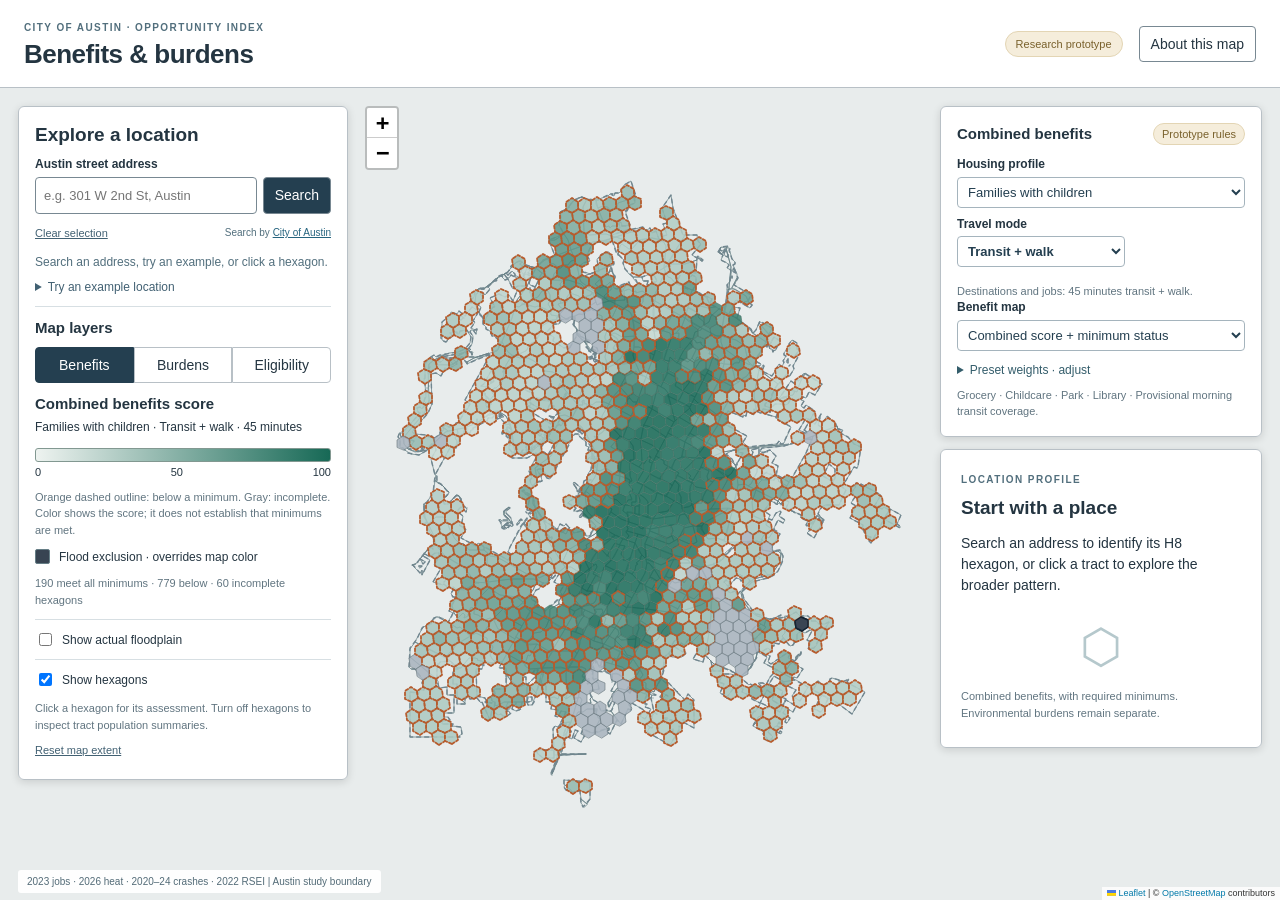
==== site/index.html @ aa1b0b59 "Require two high components for overall burden classification" ====
<!doctype html>
<html lang="en">
<head>
  <meta charset="utf-8"><meta name="viewport" content="width=device-width,initial-scale=1">
  <meta name="description" content="Explore Austin benefits, heat, air pollution, street safety, and flood eligibility with neighborhood profiles.">
  <title>Austin Opportunity Index · Map prototype</title>
  <link rel="stylesheet" href="vendor/leaflet.css"><link rel="stylesheet" href="style.css">
  <script defer src="vendor/leaflet.js"></script><script defer src="vendor/h3-js.umd.js"></script>
  <script type="module" src="app.mjs"></script>
</head>
<body>
  <a class="skip" href="#address">Skip to address search</a>
  <header><div><span class="eyebrow">CITY OF AUSTIN · OPPORTUNITY INDEX</span><h1>Benefits &amp; burdens</h1></div><div class="header-actions"><span class="prototype">Research prototype</span><button id="about-open" type="button">About this map</button></div></header>
  <main>
    <div id="map" role="region" aria-label="Austin tract benefit and burden map"></div>
    <aside class="panel explorer" aria-label="Explore locations">
      <h2>Explore a location</h2><p class="intro">See benefits, environmental burdens, and flood eligibility around a potential project.</p>
      <form id="search-form"><label for="address">Austin street address</label><div class="input-row"><input id="address" name="address" placeholder="e.g. 301 W 2nd St, Austin" autocomplete="street-address" required maxlength="200"><button class="primary" id="search" type="submit">Search</button></div></form>
      <div class="search-tools"><button id="clear" class="text-button" type="button">Clear selection</button><span>Search by <a href="https://maps.austintexas.gov/arcgis/rest/services/Geocode/COA_Locator/GeocodeServer" target="_blank" rel="noopener">City of Austin</a></span></div>
      <p id="status" class="status" role="status" aria-live="polite">Loading map data…</p><ul id="results" class="results" aria-label="Matching addresses"></ul>
      <details class="examples"><summary>Try an example location</summary><div class="example-buttons"><button data-example="0">Southwest Austin</button><button data-example="1">South Austin</button><button data-example="2">East Austin</button><button data-example="3">Dog’s Head</button></div><p class="small">Illustrative locations, not proposed projects.</p></details>
      <section class="layer-section"><h2>Map layers</h2><div class="segmented" role="group" aria-label="Map dimension"><button id="benefits" aria-pressed="true">Benefits</button><button id="burdens" aria-pressed="false">Burdens</button><button id="eligibility" aria-pressed="false">Eligibility</button></div><div id="burden-controls" hidden><label for="burden-measure">Burden measure</label><select id="burden-measure"><option value="combined">Combined burden score</option><option value="flags">Overall high-burden classification</option><option value="heat">Heat score</option><option value="street">Street-safety score</option><option value="industrial">Industrial-air score</option><option value="traffic">Traffic-exposure score</option><option value="crash">Crash score</option><option value="gap">Pedestrian-gap score</option><option value="heat_quality">Heat observation quality</option><option value="industrial_review">Industrial-air screening bands</option></select><details class="burden-sensitivities"><summary>Explore sensitivities</summary><label class="sensitivity"><input type="checkbox" id="street-sensitivity"> ¼-mile street safety (default: ½ mile)</label><label class="sensitivity"><input type="checkbox" id="traffic-sensitivity"> Traffic flag at 25% overlap (default: 50%)</label><p class="small">Traffic sensitivity changes component flags and overall classification, not scores. Weights remain fixed.</p></details></div><h3 id="legend-title">Combined benefits score</h3><p id="legend-rule"></p><div id="legend"></div><p id="map-count" class="small"></p></section>
      <label class="check"><input type="checkbox" id="floodplain-overlay"> Show actual floodplain</label><label class="check"><input type="checkbox" id="hex-mode" checked> Show hexagons</label><p class="small map-help" id="map-help">Click a hexagon for its assessment. Turn off hexagons to inspect tract population summaries.</p><button id="reset-view" class="text-button">Reset map extent</button>
    </aside>
    <div class="profile-column">
      <section class="panel group-preview" aria-labelledby="group-title">
        <div class="group-heading"><h2 id="group-title">Combined benefits</h2><span class="prototype">Prototype rules</span></div>
        <label for="basket">Housing profile</label><select id="basket"></select>
        <div class="benefit-controls"><label>Travel mode<select id="travel-mode"><option value="walk_transit">Transit + walk</option><option value="drive">Driving</option></select></label><label id="time-budget-label">Destination budget<select id="time-budget"></select></label></div>
        <p id="budget-note" class="small"></p>
        <label for="benefit-display">Benefit map</label><select id="benefit-display"><option value="combined">Combined score + minimum status</option><option value="minimums">Minimum status</option><option value="count">Explore destination counts</option><option value="difference">Compare with all eight destinations</option></select>
        <label id="job-sensitivity-label" class="sensitivity" hidden><input type="checkbox" id="job-sensitivity"> Job sensitivity: 30-minute drive / 1 million jobs</label>
        <details id="weights-section"><summary><span id="weights-label">Preset weights</span> · adjust</summary>
          <p class="small">Weights are normalized to 100%. Required domains and minimums stay fixed, including when a weight is zero.</p>
          <div class="weight-row"><label for="weight-destinations">Destinations</label><input id="weight-destinations" type="number" min="0" max="100" step="1"><output id="effective-destinations"></output></div>
          <div class="weight-row"><label for="weight-jobs">Jobs</label><input id="weight-jobs" type="number" min="0" max="100" step="1"><output id="effective-jobs"></output></div>
          <div class="weight-row"><label for="weight-education">Education</label><input id="weight-education" type="number" min="0" max="100" step="1"><output id="effective-education"></output></div>
          <p id="weight-error" class="notice" hidden>At least one applicable weight must be positive.</p><button id="reset-weights" type="button">Reset preset weights</button>
        </details>
        <p id="group-note" class="small" role="status"></p>
      </section>
    <aside id="profile" class="panel profile" aria-label="Location profile" tabindex="-1"><span class="eyebrow">LOCATION PROFILE</span><h2>Start with a place</h2><p>Search an address to identify its H8 hexagon, or click a tract to explore the broader pattern.</p><div class="empty-icon" aria-hidden="true">⬡</div><p class="small">Combined benefits, with required minimums.<br>Environmental burdens remain separate.</p></aside>
    </div>
    <div class="map-note">2023 jobs · 2026 heat · 2020–24 crashes · 2022 RSEI <span> | </span> Austin study boundary</div>
  </main>
  <dialog id="about"><div class="dialog-header"><h2>About this prototype</h2><button id="about-close" aria-label="Close about dialog">×</button></div>
    <p>Combined benefits use everyday destinations, job access, and assigned elementary-school growth for family profiles. The weighted 0–100 score is shown separately from minimum status: meets all minimums, below minimum, or incomplete. A strong score cannot override a failed minimum. These are prototype rules, not adopted City standards.</p>
    <h3>Combined benefits rules</h3><p>Both destinations and jobs use 15 minutes driving or 45 minutes transit/walking. Jobs earn linear credit up to 250,000 driving or 50,000 transit jobs; their minimum is half the target. The optional 30-minute driving job sensitivity uses a 1-million-job target and 500,000 minimum, while destinations retain 15 minutes. Education uses economically disadvantaged growth, with full credit at 70 and minimum 50; published small-sample scores are flagged and retained.</p><p>Destination full credit requires every basket type. Families and single adults require three of four types; older adults require five of six; adult PSH requires two of three. The older-adult basket includes grocery, pharmacy, urgent care, community/senior centers, libraries, and parks. Grocery access is required throughout. Family weights are equal thirds. Older adults and adult PSH use 75% destinations / 25% jobs; single adults use 40% / 60%. Adult PSH is provisional and excludes education; family-serving PSH needs an education assessment. The exploratory eight-type basket has no combined score.</p><p>Custom weights are normalized to 100%; they cannot remove required domains or minimums. Missing required input withholds the combined score, even with zero weight. Driving and transit assessments remain separate. Hexagon map scores use school assignments at routing origins; address profiles use the selected point. Tract scores average complete origin scores with resident overlap weights and report the resident shares meeting, falling below, and missing minimum assessments. Unknown population and uncovered areas are excluded and disclosed.</p>
    <h3>Benefits: job access</h3><p>Job access is scored using the targets and travel budgets above. The transit estimate uses median travel times across departures in the July 13, 2026, 7–8:59 a.m. window, using a June 25, 2026 routing/transit snapshot and 2023 LODES jobs. Wage groups are breakdowns of total jobs, not additional scores.</p>
    <h3>Benefits: assigned elementary school</h3><p>Family profiles show overall and economically disadvantaged academic growth at the elementary school assigned to the selected point. Austin, Round Rock, Pflugerville, Del Valle, Manor, Eanes, Leander, Hays and Lake Travis are included. Middle and high schools are excluded. The measure uses the districts’ currently published attendance locators for 2026–27 and TEA’s 2025–26 campus outcomes; older source-layer labels remain visible in each profile. Lake Travis uses approximate boundaries extracted from its currently linked georeferenced PDF, labeled effective 2023–24. Hays assignments reflect November 10, 2026; its January 2027 move-in exception is not yet applied. Transfers, specialized programs and school travel time are not scored. Missing scores and conflicting assignments stay unavailable. Coverage is tracked for represented residents and children under 18; child counts are population estimates, not enrollment.</p>
    <h3>Combined burdens</h3><p>The 0–100 score gives equal thirds to heat, air, and street safety. Air splits equally between industrial air and near-road traffic (one sixth each); street safety splits equally between crashes and pedestrian gaps. Higher scores mean greater burden. All four domain inputs are required: missing data withhold the combined score, without redistributing weights. Overall high burden requires at least two high components among heat, industrial air, near-road traffic, crashes, and pedestrian gaps. Crashes and pedestrian gaps count separately, even though they share the street-safety domain. Classification is independent of the weighted score. Two known high components retain the overall high classification when another component is missing; fewer than two with missing data leave the assessment incomplete. A complete assessment with zero or one high component is below the overall high-burden threshold. Each individual high-component warning remains visible. Secondary industrial review and limited heat observations are separate badges. Maps use the 1,029 study hexagons; no tract-level composite is inferred.</p>
    <h3>Burdens: heat</h3><p>Heat uses the relative percentile of 2026 daytime land-surface temperature across study hexagons, with a high-burden flag at the 90th percentile. Each date must observe at least half the hexagon’s land. Fewer than eight eligible dates receive a limited-observation flag; their scores are retained. Hot-pixel share at or above 120°F is context only. Surface temperature is not air temperature.</p>
    <h3>Burdens: street safety</h3><p>Crash and pedestrian-gap scores receive equal weights within half-mile circles centered on hexagons and clipped to Austin. Crashes are unique fatal or serious-injury crashes in 2020–2024, annualized per observed square mile. The crash score rises linearly to 100 at 6.112 crashes per year per square mile; high burden starts at 4.277. These frozen local reference values are screening anchors, not safety standards or traveler risk rates.</p><p>Pedestrian gaps are the percentage of inventoried existing-plus-planned facility length still planned, excluding potential facilities. High burden begins at 50%. Empty denominators and unclassified inventories remain unavailable; past completion dates on planned facilities are flagged for review. Either crash or gap warning remains visible regardless of the combined street score. The quarter-mile sensitivity retains the same scoring anchors.</p>
    <h3>Burdens: industrial air</h3><p>Industrial-air points rise linearly to 100 at RSEI ToxConc 622.7. High burden starts at 351.1; 100 to below 351.1 is a separate secondary-review band. Displayed thresholds are rounded; calculations use exact frozen values. EPA RSEI 2022, model v2.3.12, represents modeled TRI-related releases, not all pollution. This is screening, not a health-risk probability or safe-exposure threshold.</p>
    <h3>Burdens: near-road traffic</h3><p>The score is the percentage of the full hexagon within 300 meters of roads carrying more than 50,000 vehicles per day. Roads outside Austin contribute. High burden starts at 50% overlap; the optional 25% flag sensitivity changes component flags and overall classification, not scores. Distance from the H8 center to the nearest qualifying road is context, not an address measurement.</p><p id="traffic-source-note"></p>
    <h3>What the geography means</h3><p>Tracts are clipped to the municipal boundary, including Dog’s Head. <span id="boundary-note">City of Austin full- and limited-purpose limits.</span> The extraterritorial jurisdiction (ETJ) is excluded. <a href="https://data.austintexas.gov/Locations-and-Maps/BOUNDARIES_jurisdictions/3pzb-6mbr" target="_blank" rel="noopener">Boundary source</a>. Daily destination scores use resident weights within the covered area. RSEI is area weighted from EPA’s native 810 m grid. Tract averages can hide local variation.</p><p>Address searches identify the containing H3 resolution 8 cell. Access is estimated from that cell’s origin, and RSEI is the mean over the full cell. These are neighborhood proxies, not parcel measurements. Available hexagons cover <span id="hex-coverage">the reported share</span> of the city area. Missing coverage stays unavailable. Tract lookup uses generalized Census boundaries and is approximate near edges.</p>
    <h3>Development eligibility: flood constraint</h3><p>The City of Austin fully developed floodplain is a separate hard constraint. A full hexagon entirely covered by the mapped floodplain is ineligible for development under this prototype rule. Partial overlap requires an address-level check: a selected point inside or on the boundary is ineligible, while a point outside is not excluded by this flood rule. Missing coverage remains unknown. The Eligibility view shows the actual floodplain footprint within the study hexagons. Toggle “Show actual floodplain” to compare the footprint with whole-hex status colors, or overlay it on another map view. Eligibility cannot be offset by benefit scores, custom weights, or low environmental burdens. This is a project eligibility rule, not a permit determination.</p><p>Power outages are excluded from the scope. Heat, air, and street safety form the three equally weighted themes. Flooding has no weight in that score.</p><h3>Reading the flags</h3><p>Benefit scores are displayed separately from their required minimums. Burden scores are displayed separately from high-component warnings and data-quality flags. Benefits and burdens remain separate; there is no net benefits-minus-burdens score. Flood eligibility is a separate constraint. Missing values remain unavailable. A low burden score or absence of a warning does not establish safety. Classifications use unrounded values.</p>
    <h3>Data &amp; methods</h3><p><a href="assets/combined-burdens.json" download>Combined burden inputs, flags and rules (JSON)</a> · <a href="assets/combined-benefits.json" download>Combined benefits inputs and rules (JSON)</a> · <a href="assets/hexagons.json" download>Hexagon values (JSON)</a> · <a href="assets/tracts.geojson" download>Tract map (GeoJSON)</a> · <a href="assets/metadata.json" download>Snapshot metadata</a> · <a href="assets/flood-eligibility.json" download>Flood eligibility and source metadata</a></p><p><a href="https://github.com/aakarner/atx-opportunity-index">Source code and pipeline</a> · <a href="https://www.epa.gov/rsei/rsei-data-dictionary-aggregated-grid-cell-geographic-microdata">EPA data dictionary</a> · <a href="https://aakarner.github.io/coa-displacement-ews/">Austin displacement map</a></p><p class="small">Search text is sent to the City of Austin locator when you submit. The site does not save searches. Basemap tiles are provided by CARTO and OpenStreetMap. No account is required.</p>
  </dialog>
  <noscript><div class="fatal">Enable JavaScript to use this map. Data downloads remain available in the <a href="assets/hexagons.json">hexagon dataset</a>.</div></noscript>
</body></html>
---- site/vendor/leaflet.css ----
/* required styles */

.leaflet-pane,
.leaflet-tile,
.leaflet-marker-icon,
.leaflet-marker-shadow,
.leaflet-tile-container,
.leaflet-pane > svg,
.leaflet-pane > canvas,
.leaflet-zoom-box,
.leaflet-image-layer,
.leaflet-layer {
	position: absolute;
	left: 0;
	top: 0;
	}
.leaflet-container {
	overflow: hidden;
	}
.leaflet-tile,
.leaflet-marker-icon,
.leaflet-marker-shadow {
	-webkit-user-select: none;
	   -moz-user-select: none;
	        user-select: none;
	  -webkit-user-drag: none;
	}
/* Prevents IE11 from highlighting tiles in blue */
.leaflet-tile::selection {
	background: transparent;
}
/* Safari renders non-retina tile on retina better with this, but Chrome is worse */
.leaflet-safari .leaflet-tile {
	image-rendering: -webkit-optimize-contrast;
	}
/* hack that prevents hw layers "stretching" when loading new tiles */
.leaflet-safari .leaflet-tile-container {
	width: 1600px;
	height: 1600px;
	-webkit-transform-origin: 0 0;
	}
.leaflet-marker-icon,
.leaflet-marker-shadow {
	display: block;
	}
/* .leaflet-container svg: reset svg max-width decleration shipped in Joomla! (joomla.org) 3.x */
/* .leaflet-container img: map is broken in FF if you have max-width: 100% on tiles */
.leaflet-container .leaflet-overlay-pane svg {
	max-width: none !important;
	max-height: none !important;
	}
.leaflet-container .leaflet-marker-pane img,
.leaflet-container .leaflet-shadow-pane img,
.leaflet-container .leaflet-tile-pane img,
.leaflet-container img.leaflet-image-layer,
.leaflet-container .leaflet-tile {
	max-width: none !important;
	max-height: none !important;
	width: auto;
	padding: 0;
	}

.leaflet-container img.leaflet-tile {
	/* See: https://bugs.chromium.org/p/chromium/issues/detail?id=600120 */
	mix-blend-mode: plus-lighter;
}

.leaflet-container.leaflet-touch-zoom {
	-ms-touch-action: pan-x pan-y;
	touch-action: pan-x pan-y;
	}
.leaflet-container.leaflet-touch-drag {
	-ms-touch-action: pinch-zoom;
	/* Fallback for FF which doesn't support pinch-zoom */
	touch-action: none;
	touch-action: pinch-zoom;
}
.leaflet-container.leaflet-touch-drag.leaflet-touch-zoom {
	-ms-touch-action: none;
	touch-action: none;
}
.leaflet-container {
	-webkit-tap-highlight-color: transparent;
}
.leaflet-container a {
	-webkit-tap-highlight-color: rgba(51, 181, 229, 0.4);
}
.leaflet-tile {
	filter: inherit;
	visibility: hidden;
	}
.leaflet-tile-loaded {
	visibility: inherit;
	}
.leaflet-zoom-box {
	width: 0;
	height: 0;
	-moz-box-sizing: border-box;
	     box-sizing: border-box;
	z-index: 800;
	}
/* workaround for https://bugzilla.mozilla.org/show_bug.cgi?id=888319 */
.leaflet-overlay-pane svg {
	-moz-user-select: none;
	}

.leaflet-pane         { z-index: 400; }

.leaflet-tile-pane    { z-index: 200; }
.leaflet-overlay-pane { z-index: 400; }
.leaflet-shadow-pane  { z-index: 500; }
.leaflet-marker-pane  { z-index: 600; }
.leaflet-tooltip-pane   { z-index: 650; }
.leaflet-popup-pane   { z-index: 700; }

.leaflet-map-pane canvas { z-index: 100; }
.leaflet-map-pane svg    { z-index: 200; }

.leaflet-vml-shape {
	width: 1px;
	height: 1px;
	}
.lvml {
	behavior: url(#default#VML);
	display: inline-block;
	position: absolute;
	}


/* control positioning */

.leaflet-control {
	position: relative;
	z-index: 800;
	pointer-events: visiblePainted; /* IE 9-10 doesn't have auto */
	pointer-events: auto;
	}
.leaflet-top,
.leaflet-bottom {
	position: absolute;
	z-index: 1000;
	pointer-events: none;
	}
.leaflet-top {
	top: 0;
	}
.leaflet-right {
	right: 0;
	}
.leaflet-bottom {
	bottom: 0;
	}
.leaflet-left {
	left: 0;
	}
.leaflet-control {
	float: left;
	clear: both;
	}
.leaflet-right .leaflet-control {
	float: right;
	}
.leaflet-top .leaflet-control {
	margin-top: 10px;
	}
.leaflet-bottom .leaflet-control {
	margin-bottom: 10px;
	}
.leaflet-left .leaflet-control {
	margin-left: 10px;
	}
.leaflet-right .leaflet-control {
	margin-right: 10px;
	}


/* zoom and fade animations */

.leaflet-fade-anim .leaflet-popup {
	opacity: 0;
	-webkit-transition: opacity 0.2s linear;
	   -moz-transition: opacity 0.2s linear;
	        transition: opacity 0.2s linear;
	}
.leaflet-fade-anim .leaflet-map-pane .leaflet-popup {
	opacity: 1;
	}
.leaflet-zoom-animated {
	-webkit-transform-origin: 0 0;
	    -ms-transform-origin: 0 0;
	        transform-origin: 0 0;
	}
svg.leaflet-zoom-animated {
	will-change: transform;
}

.leaflet-zoom-anim .leaflet-zoom-animated {
	-webkit-transition: -webkit-transform 0.25s cubic-bezier(0,0,0.25,1);
	   -moz-transition:    -moz-transform 0.25s cubic-bezier(0,0,0.25,1);
	        transition:         transform 0.25s cubic-bezier(0,0,0.25,1);
	}
.leaflet-zoom-anim .leaflet-tile,
.leaflet-pan-anim .leaflet-tile {
	-webkit-transition: none;
	   -moz-transition: none;
	        transition: none;
	}

.leaflet-zoom-anim .leaflet-zoom-hide {
	visibility: hidden;
	}


/* cursors */

.leaflet-interactive {
	cursor: pointer;
	}
.leaflet-grab {
	cursor: -webkit-grab;
	cursor:    -moz-grab;
	cursor:         grab;
	}
.leaflet-crosshair,
.leaflet-crosshair .leaflet-interactive {
	cursor: crosshair;
	}
.leaflet-popup-pane,
.leaflet-control {
	cursor: auto;
	}
.leaflet-dragging .leaflet-grab,
.leaflet-dragging .leaflet-grab .leaflet-interactive,
.leaflet-dragging .leaflet-marker-draggable {
	cursor: move;
	cursor: -webkit-grabbing;
	cursor:    -moz-grabbing;
	cursor:         grabbing;
	}

/* marker & overlays interactivity */
.leaflet-marker-icon,
.leaflet-marker-shadow,
.leaflet-image-layer,
.leaflet-pane > svg path,
.leaflet-tile-container {
	pointer-events: none;
	}

.leaflet-marker-icon.leaflet-interactive,
.leaflet-image-layer.leaflet-interactive,
.leaflet-pane > svg path.leaflet-interactive,
svg.leaflet-image-layer.leaflet-interactive path {
	pointer-events: visiblePainted; /* IE 9-10 doesn't have auto */
	pointer-events: auto;
	}

/* visual tweaks */

.leaflet-container {
	background: #ddd;
	outline-offset: 1px;
	}
.leaflet-container a {
	color: #0078A8;
	}
.leaflet-zoom-box {
	border: 2px dotted #38f;
	background: rgba(255,255,255,0.5);
	}


/* general typography */
.leaflet-container {
	font-family: "Helvetica Neue", Arial, Helvetica, sans-serif;
	font-size: 12px;
	font-size: 0.75rem;
	line-height: 1.5;
	}


/* general toolbar styles */

.leaflet-bar {
	box-shadow: 0 1px 5px rgba(0,0,0,0.65);
	border-radius: 4px;
	}
.leaflet-bar a {
	background-color: #fff;
	border-bottom: 1px solid #ccc;
	width: 26px;
	height: 26px;
	line-height: 26px;
	display: block;
	text-align: center;
	text-decoration: none;
	color: black;
	}
.leaflet-bar a,
.leaflet-control-layers-toggle {
	background-position: 50% 50%;
	background-repeat: no-repeat;
	display: block;
	}
.leaflet-bar a:hover,
.leaflet-bar a:focus {
	background-color: #f4f4f4;
	}
.leaflet-bar a:first-child {
	border-top-left-radius: 4px;
	border-top-right-radius: 4px;
	}
.leaflet-bar a:last-child {
	border-bottom-left-radius: 4px;
	border-bottom-right-radius: 4px;
	border-bottom: none;
	}
.leaflet-bar a.leaflet-disabled {
	cursor: default;
	background-color: #f4f4f4;
	color: #bbb;
	}

.leaflet-touch .leaflet-bar a {
	width: 30px;
	height: 30px;
	line-height: 30px;
	}
.leaflet-touch .leaflet-bar a:first-child {
	border-top-left-radius: 2px;
	border-top-right-radius: 2px;
	}
.leaflet-touch .leaflet-bar a:last-child {
	border-bottom-left-radius: 2px;
	border-bottom-right-radius: 2px;
	}

/* zoom control */

.leaflet-control-zoom-in,
.leaflet-control-zoom-out {
	font: bold 18px 'Lucida Console', Monaco, monospace;
	text-indent: 1px;
	}

.leaflet-touch .leaflet-control-zoom-in, .leaflet-touch .leaflet-control-zoom-out  {
	font-size: 22px;
	}


/* layers control */

.leaflet-control-layers {
	box-shadow: 0 1px 5px rgba(0,0,0,0.4);
	background: #fff;
	border-radius: 5px;
	}
.leaflet-control-layers-toggle {
	background-image: url(images/layers.png);
	width: 36px;
	height: 36px;
	}
.leaflet-retina .leaflet-control-layers-toggle {
	background-image: url(images/layers-2x.png);
	background-size: 26px 26px;
	}
.leaflet-touch .leaflet-control-layers-toggle {
	width: 44px;
	height: 44px;
	}
.leaflet-control-layers .leaflet-control-layers-list,
.leaflet-control-layers-expanded .leaflet-control-layers-toggle {
	display: none;
	}
.leaflet-control-layers-expanded .leaflet-control-layers-list {
	display: block;
	position: relative;
	}
.leaflet-control-layers-expanded {
	padding: 6px 10px 6px 6px;
	color: #333;
	background: #fff;
	}
.leaflet-control-layers-scrollbar {
	overflow-y: scroll;
	overflow-x: hidden;
	padding-right: 5px;
	}
.leaflet-control-layers-selector {
	margin-top: 2px;
	position: relative;
	top: 1px;
	}
.leaflet-control-layers label {
	display: block;
	font-size: 13px;
	font-size: 1.08333em;
	}
.leaflet-control-layers-separator {
	height: 0;
	border-top: 1px solid #ddd;
	margin: 5px -10px 5px -6px;
	}

/* Default icon URLs */
.leaflet-default-icon-path { /* used only in path-guessing heuristic, see L.Icon.Default */
	background-image: url(images/marker-icon.png);
	}


/* attribution and scale controls */

.leaflet-container .leaflet-control-attribution {
	background: #fff;
	background: rgba(255, 255, 255, 0.8);
	margin: 0;
	}
.leaflet-control-attribution,
.leaflet-control-scale-line {
	padding: 0 5px;
	color: #333;
	line-height: 1.4;
	}
.leaflet-control-attribution a {
	text-decoration: none;
	}
.leaflet-control-attribution a:hover,
.leaflet-control-attribution a:focus {
	text-decoration: underline;
	}
.leaflet-attribution-flag {
	display: inline !important;
	vertical-align: baseline !important;
	width: 1em;
	height: 0.6669em;
	}
.leaflet-left .leaflet-control-scale {
	margin-left: 5px;
	}
.leaflet-bottom .leaflet-control-scale {
	margin-bottom: 5px;
	}
.leaflet-control-scale-line {
	border: 2px solid #777;
	border-top: none;
	line-height: 1.1;
	padding: 2px 5px 1px;
	white-space: nowrap;
	-moz-box-sizing: border-box;
	     box-sizing: border-box;
	background: rgba(255, 255, 255, 0.8);
	text-shadow: 1px 1px #fff;
	}
.leaflet-control-scale-line:not(:first-child) {
	border-top: 2px solid #777;
	border-bottom: none;
	margin-top: -2px;
	}
.leaflet-control-scale-line:not(:first-child):not(:last-child) {
	border-bottom: 2px solid #777;
	}

.leaflet-touch .leaflet-control-attribution,
.leaflet-touch .leaflet-control-layers,
.leaflet-touch .leaflet-bar {
	box-shadow: none;
	}
.leaflet-touch .leaflet-control-layers,
.leaflet-touch .leaflet-bar {
	border: 2px solid rgba(0,0,0,0.2);
	background-clip: padding-box;
	}


/* popup */

.leaflet-popup {
	position: absolute;
	text-align: center;
	margin-bottom: 20px;
	}
.leaflet-popup-content-wrapper {
	padding: 1px;
	text-align: left;
	border-radius: 12px;
	}
.leaflet-popup-content {
	margin: 13px 24px 13px 20px;
	line-height: 1.3;
	font-size: 13px;
	font-size: 1.08333em;
	min-height: 1px;
	}
.leaflet-popup-content p {
	margin: 17px 0;
	margin: 1.3em 0;
	}
.leaflet-popup-tip-container {
	width: 40px;
	height: 20px;
	position: absolute;
	left: 50%;
	margin-top: -1px;
	margin-left: -20px;
	overflow: hidden;
	pointer-events: none;
	}
.leaflet-popup-tip {
	width: 17px;
	height: 17px;
	padding: 1px;

	margin: -10px auto 0;
	pointer-events: auto;

	-webkit-transform: rotate(45deg);
	   -moz-transform: rotate(45deg);
	    -ms-transform: rotate(45deg);
	        transform: rotate(45deg);
	}
.leaflet-popup-content-wrapper,
.leaflet-popup-tip {
	background: white;
	color: #333;
	box-shadow: 0 3px 14px rgba(0,0,0,0.4);
	}
.leaflet-container a.leaflet-popup-close-button {
	position: absolute;
	top: 0;
	right: 0;
	border: none;
	text-align: center;
	width: 24px;
	height: 24px;
	font: 16px/24px Tahoma, Verdana, sans-serif;
	color: #757575;
	text-decoration: none;
	background: transparent;
	}
.leaflet-container a.leaflet-popup-close-button:hover,
.leaflet-container a.leaflet-popup-close-button:focus {
	color: #585858;
	}
.leaflet-popup-scrolled {
	overflow: auto;
	}

.leaflet-oldie .leaflet-popup-content-wrapper {
	-ms-zoom: 1;
	}
.leaflet-oldie .leaflet-popup-tip {
	width: 24px;
	margin: 0 auto;

	-ms-filter: "progid:DXImageTransform.Microsoft.Matrix(M11=0.70710678, M12=0.70710678, M21=-0.70710678, M22=0.70710678)";
	filter: progid:DXImageTransform.Microsoft.Matrix(M11=0.70710678, M12=0.70710678, M21=-0.70710678, M22=0.70710678);
	}

.leaflet-oldie .leaflet-control-zoom,
.leaflet-oldie .leaflet-control-layers,
.leaflet-oldie .leaflet-popup-content-wrapper,
.leaflet-oldie .leaflet-popup-tip {
	border: 1px solid #999;
	}


/* div icon */

.leaflet-div-icon {
	background: #fff;
	border: 1px solid #666;
	}


/* Tooltip */
/* Base styles for the element that has a tooltip */
.leaflet-tooltip {
	position: absolute;
	padding: 6px;
	background-color: #fff;
	border: 1px solid #fff;
	border-radius: 3px;
	color: #222;
	white-space: nowrap;
	-webkit-user-select: none;
	-moz-user-select: none;
	-ms-user-select: none;
	user-select: none;
	pointer-events: none;
	box-shadow: 0 1px 3px rgba(0,0,0,0.4);
	}
.leaflet-tooltip.leaflet-interactive {
	cursor: pointer;
	pointer-events: auto;
	}
.leaflet-tooltip-top:before,
.leaflet-tooltip-bottom:before,
.leaflet-tooltip-left:before,
.leaflet-tooltip-right:before {
	position: absolute;
	pointer-events: none;
	border: 6px solid transparent;
	background: transparent;
	content: "";
	}

/* Directions */

.leaflet-tooltip-bottom {
	margin-top: 6px;
}
.leaflet-tooltip-top {
	margin-top: -6px;
}
.leaflet-tooltip-bottom:before,
.leaflet-tooltip-top:before {
	left: 50%;
	margin-left: -6px;
	}
.leaflet-tooltip-top:before {
	bottom: 0;
	margin-bottom: -12px;
	border-top-color: #fff;
	}
.leaflet-tooltip-bottom:before {
	top: 0;
	margin-top: -12px;
	margin-left: -6px;
	border-bottom-color: #fff;
	}
.leaflet-tooltip-left {
	margin-left: -6px;
}
.leaflet-tooltip-right {
	margin-left: 6px;
}
.leaflet-tooltip-left:before,
.leaflet-tooltip-right:before {
	top: 50%;
	margin-top: -6px;
	}
.leaflet-tooltip-left:before {
	right: 0;
	margin-right: -12px;
	border-left-color: #fff;
	}
.leaflet-tooltip-right:before {
	left: 0;
	margin-left: -12px;
	border-right-color: #fff;
	}

/* Printing */

@media print {
	/* Prevent printers from removing background-images of controls. */
	.leaflet-control {
		-webkit-print-color-adjust: exact;
		print-color-adjust: exact;
		}
	}
---- site/style.css ----
:root{font-family:Arial,sans-serif;color:#243541;background:#edf0f1;font-size:14px;--ink:#243f50;--line:#d7dfe3;--green:#237659;--orange:#bb5b30;--muted:#687c86}*{box-sizing:border-box}body{margin:0}button,input{font:inherit}button{cursor:pointer;border:1px solid #788892;border-radius:4px;background:#fff;color:#243541;padding:8px 11px;min-height:36px}button:hover{background:#edf3f5}button:disabled{cursor:wait;opacity:.6}a{color:#26647f}button:focus-visible,input:focus-visible,summary:focus-visible,a:focus-visible{outline:3px solid #227fbd;outline-offset:3px}.skip{position:absolute;left:12px;top:-60px;z-index:2000;padding:12px;background:white}.skip:focus{top:8px}header{height:88px;background:#fff;border-bottom:1px solid #b8c0c6;display:flex;align-items:center;justify-content:space-between;padding:16px 24px;position:relative;z-index:500}h1{font-size:26px;letter-spacing:-.5px;margin:5px 0 0}h2{font-size:19px;line-height:1.25;margin:0 0 10px}h3{font-size:15px;margin:16px 0 6px}.eyebrow{font-size:10px;font-weight:700;letter-spacing:1.4px;color:#526f7d}.header-actions{display:flex;align-items:center;gap:16px}.prototype{font-size:11px;background:#f5eddb;border:1px solid #e3d5b4;border-radius:20px;padding:6px 10px;color:#79612c}main{position:relative;height:calc(100dvh - 88px);min-height:560px}#map{position:absolute;inset:0;background:#e8ecec}.panel{position:absolute;z-index:450;background:rgba(255,255,255,.98);padding:20px;border:1px solid #b8c0c6;border-radius:6px;box-shadow:0 2px 8px #0002;max-height:calc(100% - 48px);overflow:auto}.explorer{top:18px;left:18px;width:330px}.profile{top:18px;right:18px;width:322px}.profile h2{margin-top:10px}.profile p{line-height:1.5}.intro{margin:0 0 18px;font-size:13px;line-height:1.5;color:#566b77}label{display:block;font-size:12px;font-weight:700;margin-bottom:6px}.input-row{display:flex;gap:6px}.input-row input{min-width:0;width:100%;padding:10px 8px;border:1px solid #788892;border-radius:4px;font-size:13px}.primary{background:var(--ink);color:#fff}.primary:hover{background:#365d75}.search-tools{display:flex;align-items:center;justify-content:space-between;margin:6px 0;font-size:10px;color:#526f7d}.text-button{border:0;background:transparent;padding:4px 0;min-height:26px;text-decoration:underline;font-size:11px;color:#426173}.status{font-size:12px;line-height:1.45;margin:8px 0;color:#526f7d}.status.error{color:#9c3929}.results{list-style:none;margin:0;padding:0}.results button{width:100%;text-align:left;margin:0 0 5px;font-size:12px}.examples{font-size:12px;margin:12px 0}.examples summary{cursor:pointer;color:#426173}.example-buttons{display:flex;flex-wrap:wrap;gap:5px;margin-top:10px}.example-buttons button{font-size:11px;padding:6px}.layer-section{margin-top:18px;padding-top:18px;border-top:1px solid var(--line)}.layer-section h2{font-size:15px;margin-bottom:12px}.segmented{display:flex}.segmented button{flex:1;min-width:0;border-color:#b8c0c6;border-radius:0}.segmented button:first-child{border-radius:4px 0 0 4px}.segmented button:last-child{border-radius:0 4px 4px 0}.segmented button[aria-pressed=true]{background:var(--ink);color:#fff;border-color:var(--ink)}#legend-rule{font-size:12px;line-height:1.5;margin:4px 0 12px}.legend-row{font-size:12px;display:flex;gap:9px;align-items:center;margin:9px 0}.swatch{width:15px;height:15px;border:1px solid #667e86;border-radius:2px;flex-shrink:0}.small{font-size:11px;line-height:1.5;color:#617580}.check{display:flex;gap:7px;align-items:center;border-top:1px solid var(--line);padding-top:16px;margin-top:16px;font-weight:400}.map-help{margin-bottom:4px}.empty-icon{font-size:80px;font-weight:400;color:#b5c8cc;text-align:center;padding:20px}.map-note{position:absolute;bottom:7px;left:18px;z-index:400;background:#ffffffed;color:#536b77;padding:6px 9px;font-size:10px;border-radius:3px}.leaflet-top.leaflet-left{left:355px;top:8px}.leaflet-control-attribution{font-size:9px!important}.badge{display:inline-block;border-radius:4px;padding:5px 8px;font-size:11px;font-weight:700;background:#edf0f1;color:#52626c;margin:5px 0}.badge.benefit{background:#e2f0e8;color:#1a644a}.badge.burden{background:#fbe9df;color:#96431f}.metric-block{border-top:1px solid var(--line);margin-top:17px;padding-top:14px}.metric-label{font-size:12px;font-weight:700}.metric-value{font-size:32px;letter-spacing:-1px;margin:6px 0 2px;color:#243f50}.metric-unit{font-size:11px;color:#617580}.components{margin:14px 0 0;font-size:12px}.components div{display:flex;justify-content:space-between;gap:12px;padding:7px 0;border-top:1px solid #edf0f1}.components dt{color:#617580}.components dd{margin:0;font-variant-numeric:tabular-nums}.profile .id{font-family:monospace;font-size:11px;overflow-wrap:anywhere;color:#526f7d}.profile .small{margin:6px 0}.notice{font-size:12px;padding:10px;background:#f7efde;border-left:3px solid #c6a45e;line-height:1.5}.profile .close-profile{float:right;font-size:18px;min-height:25px;padding:0 7px}.profile details{font-size:12px;line-height:1.5;margin-top:14px}.profile summary{cursor:pointer}.print{margin-top:16px;width:100%;font-size:12px}.selected-pin{width:14px;height:14px;background:#243f50;border:3px solid white;border-radius:50%;box-shadow:0 0 0 2px #243f50}.fatal{position:fixed;z-index:2000;top:100px;left:15%;right:15%;background:#fff2ee;padding:24px;border:2px solid #bb5b30}dialog{border:1px solid #b8c0c6;border-radius:8px;padding:24px;max-width:650px;width:calc(100% - 32px);max-height:85dvh;color:#243541;box-shadow:0 5px 30px #0004}dialog::backdrop{background:#172f4077}dialog p{font-size:13px;line-height:1.65}.dialog-header{display:flex;align-items:center;justify-content:space-between}.dialog-header button{font-size:22px;padding:0 10px}.dialog-header h2{margin:0}@media(min-width:1500px){.explorer{width:350px}.profile{width:350px}.leaflet-top.leaflet-left{left:375px}}@media(max-width:1050px) and (min-width:1001px){.explorer{width:290px}.profile{width:280px}.panel{padding:15px}.leaflet-top.leaflet-left{left:315px}}@media(max-width:1000px){header{height:78px;padding:12px 14px}h1{font-size:22px}.eyebrow{font-size:9px}.header-actions{gap:6px}.prototype{display:none}.header-actions button{font-size:11px;padding:6px}main{height:auto;min-height:0;display:flex;flex-direction:column}#map{position:relative;order:2;height:52dvh;min-height:300px}.panel{position:relative;max-height:none;left:auto;right:auto;top:auto;width:auto;margin:10px 12px;box-shadow:0 1px 4px #0001;padding:16px}.explorer{order:1}.profile{order:3}.intro{display:none}.explorer h2{font-size:17px}.input-row input{font-size:16px}.layer-section{margin-top:12px;padding-top:12px}.layer-section h2{display:none}#legend{display:flex;flex-wrap:wrap;gap:0 13px}.legend-row{font-size:11px;margin:4px 0}#legend-rule{margin-bottom:4px}#map-count{margin-bottom:6px}.check{padding-top:10px;margin-top:10px}.leaflet-top.leaflet-left{left:0;top:0}.map-note{display:none}.map-help{margin-top:6px}.empty-icon{display:none}.fatal{top:90px;left:12px;right:12px}}@media print{header{height:auto;padding:10px 0}.header-actions,.explorer,#map,.map-note,.close-profile,.print,dialog{display:none!important}main{height:auto;min-height:0}.profile{position:static;width:100%;max-height:none;border:0;box-shadow:none;overflow:visible}.metric-block{break-inside:avoid}body{background:white}.profile details>*{display:block!important}}
/* Match the companion map's quiet basemap without a vendor API key. */
.osm-basemap .leaflet-tile-pane{filter:grayscale(.85) saturate(.35) brightness(1.06);opacity:.72}
.metric-block{margin-top:13px;padding-top:11px}.metric-value{font-size:30px}.components{margin-top:9px}.components div{padding:6px 0}
@media(min-width:1001px){.explorer{padding:16px}.explorer .intro{margin-bottom:12px;line-height:1.4}.explorer .layer-section{margin-top:12px;padding-top:12px}.explorer .layer-section h3{margin-top:12px}.explorer .check{margin-top:10px;padding-top:10px}.explorer .examples{margin:9px 0}.explorer .legend-row{margin:7px 0}.explorer .layer-section h2{margin-bottom:9px}}
@media(min-width:1001px){.explorer .intro{display:none}}


/* Preview controls show the intended resident groups without changing scores. */
.profile-column{position:absolute;z-index:450;top:18px;right:18px;width:322px;max-height:calc(100% - 48px);display:flex;flex-direction:column;gap:12px}
.profile-column .panel{position:relative;top:auto;right:auto;width:100%;max-height:none}
.profile-column .profile{flex:1 1 auto;min-height:0}
.group-preview{flex:0 0 auto;padding:16px}
.group-heading{display:flex;align-items:center;justify-content:space-between;gap:8px;margin-bottom:12px}
.group-heading h2{font-size:15px;margin:0}.group-heading .prototype{display:inline-block;padding:4px 8px}
.group-buttons{display:grid;grid-template-columns:1fr 1fr;gap:6px}
.group-buttons button{font-size:12px;line-height:1.35;padding:8px;border-color:#b8c0c6}
.group-buttons button[aria-pressed=true]{background:var(--ink);border-color:var(--ink);color:#fff}
.group-preview .small{margin:10px 0 0}.profile-column .empty-icon{font-size:48px;padding:8px}
@media(min-width:1500px){.profile-column{width:350px}}
@media(max-width:1050px) and (min-width:1001px){.profile-column{width:280px}}
@media(max-width:1000px){.profile-column{position:static;order:3;width:auto;max-height:none;margin:0 12px 12px;gap:12px}.profile-column .panel{margin:0}.profile-column .profile{overflow:visible;flex:none}}
@media print{.group-preview{display:none!important}.profile-column{position:static;display:block;width:100%;max-height:none}}
.group-preview select{width:100%;color:var(--ink);border:1px solid #a5b4bd;background:white;border-radius:4px;padding:6px;font:inherit;font-size:13px}
.benefit-controls{display:grid;grid-template-columns:1.5fr 1fr;gap:8px;margin:9px 0 4px}
.benefit-controls select{display:block;margin-top:5px}
.education-coverage{width:100%;border-collapse:collapse;margin:.6rem 0;font-variant-numeric:tabular-nums}.education-coverage th,.education-coverage td{padding:.35rem .3rem;text-align:right;border-bottom:1px solid #e1e7eb}.education-coverage th:first-child,.education-coverage td:first-child{text-align:left}.education-coverage th{white-space:nowrap}

#burden-controls{margin-top:12px}#burden-measure{width:100%;color:var(--ink);border:1px solid #a5b4bd;background:white;border-radius:4px;padding:7px;font:inherit;font-size:12px}
/* Combined score and minimum status remain separate at every scale. */
[hidden]{display:none!important}
.combined-score{border-top:3px solid #476e68;padding-top:12px;margin:12px 0 18px}
.combined-score .metric-value small{font-size:15px;letter-spacing:0;font-weight:400}
.minimum-status{display:inline-block;font-weight:700;font-size:13px;padding:7px 10px;border-radius:4px;margin:5px 0}
.minimum-status.meets{background:#deeee5;color:#1d644b}.minimum-status.below{background:#fae9dd;color:#99451e}.minimum-status.incomplete{background:#e9edef;color:#475c67}
.minimum-reason{font-size:12px;line-height:1.5}.domain-score{padding:10px 0;border-bottom:1px solid #d7dfe3}.domain-score>div{display:flex;justify-content:space-between;gap:8px;font-size:12px}.domain-score>div span{white-space:nowrap;font-variant-numeric:tabular-nums}.domain-score p{margin:6px 0!important;font-size:12px}
.score-gradient{height:14px;width:100%;background:linear-gradient(to right,rgb(238,243,240),rgb(23,105,86));border:1px solid #829891;border-radius:3px}.gradient-labels{display:flex;justify-content:space-between;width:100%;font-size:11px;margin-top:4px}
#weights-section{margin-top:12px;font-size:12px}#weights-section summary{cursor:pointer;color:#345d6b}.weight-row{display:grid;grid-template-columns:1fr 60px 48px;align-items:center;gap:8px;margin:8px 0}.weight-row label{margin:0}.weight-row input{width:100%;min-width:0;padding:6px;border:1px solid #a5b4bd;border-radius:3px}.weight-row output{text-align:right;font-variant-numeric:tabular-nums}#reset-weights{font-size:12px}.sensitivity{font-weight:400;font-size:12px;line-height:1.5;margin-top:10px}.sensitivity input{vertical-align:middle}select:focus-visible{outline:3px solid #227fbd;outline-offset:2px}
@media(min-width:1001px){.group-preview{max-height:48vh!important;overflow:auto}.profile-column .profile{min-height:130px}}

.flood-screen{padding:12px;border:1px solid #83a8ba;background:#eef6f9;margin-bottom:15px}.flood-screen.flood-excluded{border:2px solid #384452;background:#e2e7ec}.flood-screen strong{display:block;font-size:15px}.flood-screen p{font-size:12px}.segmented{flex-wrap:wrap}

.burden-score{border-top-color:#934d6b}.quality-badge{padding:8px 10px;border-left:3px solid #c49b43;background:#faf2df;font-size:12px}.minimum-status.neutral{background:#e7eeee;color:#425d60}.burden-sensitivities{font-size:12px;margin-top:10px}.burden-sensitivities summary{cursor:pointer;color:#345d6b}.burden-detail .domain-score>div{flex-wrap:wrap}
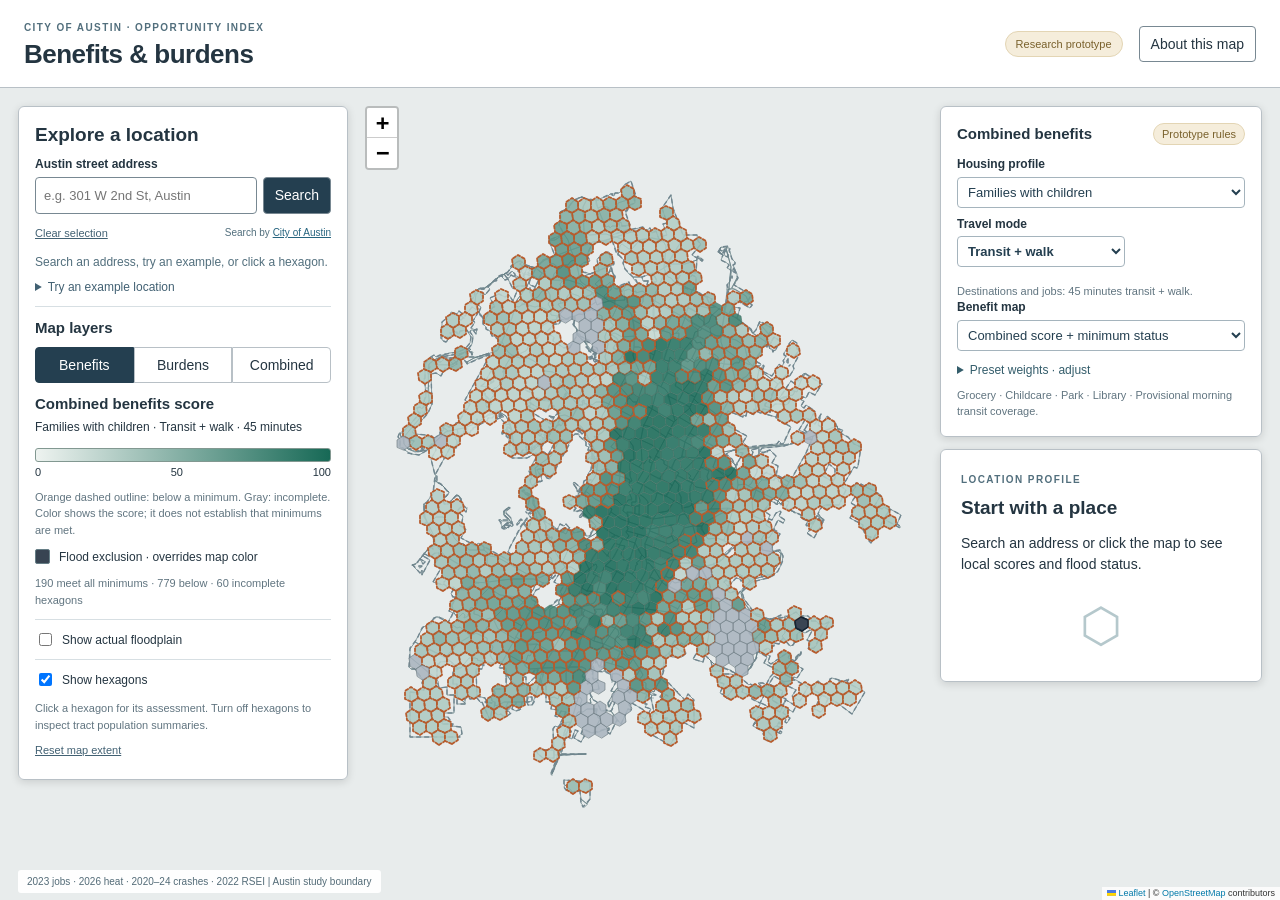
==== commit c02daee7: "Add a map view comparing benefit and burden scores" ====
--- a/site/index.html
+++ b/site/index.html
@@ -2,7 +2,7 @@
 <html lang="en">
 <head>
   <meta charset="utf-8"><meta name="viewport" content="width=device-width,initial-scale=1">
-  <meta name="description" content="Explore Austin benefits, heat, air pollution, street safety, and flood eligibility with neighborhood profiles.">
+  <meta name="description" content="Explore Austin benefits, heat, air pollution, crashes, sidewalk gaps on major streets, and flood eligibility with neighborhood profiles.">
   <title>Austin Opportunity Index · Map prototype</title>
   <link rel="stylesheet" href="vendor/leaflet.css"><link rel="stylesheet" href="style.css">
   <script defer src="vendor/leaflet.js"></script><script defer src="vendor/h3-js.umd.js"></script>
@@ -12,14 +12,22 @@
   <a class="skip" href="#address">Skip to address search</a>
   <header><div><span class="eyebrow">CITY OF AUSTIN · OPPORTUNITY INDEX</span><h1>Benefits &amp; burdens</h1></div><div class="header-actions"><span class="prototype">Research prototype</span><button id="about-open" type="button">About this map</button></div></header>
   <main>
-    <div id="map" role="region" aria-label="Austin tract benefit and burden map"></div>
+    <div id="map" role="region" aria-label="Austin benefit and burden map"></div>
     <aside class="panel explorer" aria-label="Explore locations">
       <h2>Explore a location</h2><p class="intro">See benefits, environmental burdens, and flood eligibility around a potential project.</p>
       <form id="search-form"><label for="address">Austin street address</label><div class="input-row"><input id="address" name="address" placeholder="e.g. 301 W 2nd St, Austin" autocomplete="street-address" required maxlength="200"><button class="primary" id="search" type="submit">Search</button></div></form>
       <div class="search-tools"><button id="clear" class="text-button" type="button">Clear selection</button><span>Search by <a href="https://maps.austintexas.gov/arcgis/rest/services/Geocode/COA_Locator/GeocodeServer" target="_blank" rel="noopener">City of Austin</a></span></div>
       <p id="status" class="status" role="status" aria-live="polite">Loading map data…</p><ul id="results" class="results" aria-label="Matching addresses"></ul>
       <details class="examples"><summary>Try an example location</summary><div class="example-buttons"><button data-example="0">Southwest Austin</button><button data-example="1">South Austin</button><button data-example="2">East Austin</button><button data-example="3">Dog’s Head</button></div><p class="small">Illustrative locations, not proposed projects.</p></details>
-      <section class="layer-section"><h2>Map layers</h2><div class="segmented" role="group" aria-label="Map dimension"><button id="benefits" aria-pressed="true">Benefits</button><button id="burdens" aria-pressed="false">Burdens</button><button id="eligibility" aria-pressed="false">Eligibility</button></div><div id="burden-controls" hidden><label for="burden-measure">Burden measure</label><select id="burden-measure"><option value="combined">Combined burden score</option><option value="flags">Overall high-burden classification</option><option value="heat">Heat score</option><option value="street">Street-safety score</option><option value="industrial">Industrial-air score</option><option value="traffic">Traffic-exposure score</option><option value="crash">Crash score</option><option value="gap">Pedestrian-gap score</option><option value="heat_quality">Heat observation quality</option><option value="industrial_review">Industrial-air screening bands</option></select><details class="burden-sensitivities"><summary>Explore sensitivities</summary><label class="sensitivity"><input type="checkbox" id="street-sensitivity"> ¼-mile street safety (default: ½ mile)</label><label class="sensitivity"><input type="checkbox" id="traffic-sensitivity"> Traffic flag at 25% overlap (default: 50%)</label><p class="small">Traffic sensitivity changes component flags and overall classification, not scores. Weights remain fixed.</p></details></div><h3 id="legend-title">Combined benefits score</h3><p id="legend-rule"></p><div id="legend"></div><p id="map-count" class="small"></p></section>
+      <section class="layer-section"><h2>Map layers</h2><div class="segmented" role="group" aria-label="Map dimension"><button id="benefits" aria-pressed="true">Benefits</button><button id="burdens" aria-pressed="false">Burdens</button><button id="combined" aria-pressed="false">Combined</button></div>
+        <div id="comparison-controls" hidden>
+          <div class="breakpoint"><label for="benefit-cut">Benefit breakpoint</label><output id="benefit-cut-value" for="benefit-cut"></output>
+            <input type="range" id="benefit-cut" min="0" max="100" step="0.01"></div>
+          <div class="breakpoint"><label for="burden-cut">Burden breakpoint</label><output id="burden-cut-value" for="burden-cut"></output>
+            <input type="range" id="burden-cut" min="0" max="100" step="0.01"></div>
+          <button id="reset-cuts" type="button" class="text-button">Reset to medians</button>
+        </div>
+        <div id="burden-controls" hidden><div id="burden-measure-control"><label for="burden-measure">Burden measure</label><select id="burden-measure"><option value="combined">Combined burden score</option><option value="flags">Overall high-burden classification</option><option value="heat">Heat score</option><option value="industrial">Industrial-air score</option><option value="traffic">Traffic-exposure score</option><option value="crash">Crash score</option><option value="frontage">Sidewalk gaps on major streets</option><option value="heat_quality">Heat observation quality</option><option value="industrial_review">Industrial-air screening bands</option></select></div><details class="burden-sensitivities"><summary>Burden sensitivities</summary><label class="sensitivity"><input type="checkbox" id="street-sensitivity"> ¼-mile windows for crashes and sidewalk gaps (default: ½ mile)</label><label class="sensitivity"><input type="checkbox" id="traffic-sensitivity"> Traffic flag at 25% overlap (default: 50%)</label><p class="small">Traffic sensitivity changes component flags and overall classification, not scores. Weights remain fixed.</p></details></div><h3 id="legend-title">Combined benefits score</h3><p id="legend-rule"></p><div id="comparison-legend" hidden></div><div id="legend"></div><p id="map-count" class="small"></p></section>
       <label class="check"><input type="checkbox" id="floodplain-overlay"> Show actual floodplain</label><label class="check"><input type="checkbox" id="hex-mode" checked> Show hexagons</label><p class="small map-help" id="map-help">Click a hexagon for its assessment. Turn off hexagons to inspect tract population summaries.</p><button id="reset-view" class="text-button">Reset map extent</button>
     </aside>
     <div class="profile-column">
@@ -28,7 +36,7 @@
         <label for="basket">Housing profile</label><select id="basket"></select>
         <div class="benefit-controls"><label>Travel mode<select id="travel-mode"><option value="walk_transit">Transit + walk</option><option value="drive">Driving</option></select></label><label id="time-budget-label">Destination budget<select id="time-budget"></select></label></div>
         <p id="budget-note" class="small"></p>
-        <label for="benefit-display">Benefit map</label><select id="benefit-display"><option value="combined">Combined score + minimum status</option><option value="minimums">Minimum status</option><option value="count">Explore destination counts</option><option value="difference">Compare with all eight destinations</option></select>
+        <div id="benefit-display-control"><label for="benefit-display">Benefit map</label><select id="benefit-display"><option value="combined">Combined score + minimum status</option><option value="minimums">Minimum status</option><option value="count">Explore destination counts</option><option value="difference">Compare with all destination types</option></select></div>
         <label id="job-sensitivity-label" class="sensitivity" hidden><input type="checkbox" id="job-sensitivity"> Job sensitivity: 30-minute drive / 1 million jobs</label>
         <details id="weights-section"><summary><span id="weights-label">Preset weights</span> · adjust</summary>
           <p class="small">Weights are normalized to 100%. Required domains and minimums stay fixed, including when a weight is zero.</p>
@@ -39,22 +47,23 @@
         </details>
         <p id="group-note" class="small" role="status"></p>
       </section>
-    <aside id="profile" class="panel profile" aria-label="Location profile" tabindex="-1"><span class="eyebrow">LOCATION PROFILE</span><h2>Start with a place</h2><p>Search an address to identify its H8 hexagon, or click a tract to explore the broader pattern.</p><div class="empty-icon" aria-hidden="true">⬡</div><p class="small">Combined benefits, with required minimums.<br>Environmental burdens remain separate.</p></aside>
+    <aside id="profile" class="panel profile" aria-label="Location profile" tabindex="-1"><span class="eyebrow">LOCATION PROFILE</span><h2>Start with a place</h2><p>Search an address or click the map to see local scores and flood status.</p><div class="empty-icon" aria-hidden="true">⬡</div></aside>
     </div>
     <div class="map-note">2023 jobs · 2026 heat · 2020–24 crashes · 2022 RSEI <span> | </span> Austin study boundary</div>
   </main>
   <dialog id="about"><div class="dialog-header"><h2>About this prototype</h2><button id="about-close" aria-label="Close about dialog">×</button></div>
     <p>Combined benefits use everyday destinations, job access, and assigned elementary-school growth for family profiles. The weighted 0–100 score is shown separately from minimum status: meets all minimums, below minimum, or incomplete. A strong score cannot override a failed minimum. These are prototype rules, not adopted City standards.</p>
-    <h3>Combined benefits rules</h3><p>Both destinations and jobs use 15 minutes driving or 45 minutes transit/walking. Jobs earn linear credit up to 250,000 driving or 50,000 transit jobs; their minimum is half the target. The optional 30-minute driving job sensitivity uses a 1-million-job target and 500,000 minimum, while destinations retain 15 minutes. Education uses economically disadvantaged growth, with full credit at 70 and minimum 50; published small-sample scores are flagged and retained.</p><p>Destination full credit requires every basket type. Families and single adults require three of four types; older adults require five of six; adult PSH requires two of three. The older-adult basket includes grocery, pharmacy, urgent care, community/senior centers, libraries, and parks. Grocery access is required throughout. Family weights are equal thirds. Older adults and adult PSH use 75% destinations / 25% jobs; single adults use 40% / 60%. Adult PSH is provisional and excludes education; family-serving PSH needs an education assessment. The exploratory eight-type basket has no combined score.</p><p>Custom weights are normalized to 100%; they cannot remove required domains or minimums. Missing required input withholds the combined score, even with zero weight. Driving and transit assessments remain separate. Hexagon map scores use school assignments at routing origins; address profiles use the selected point. Tract scores average complete origin scores with resident overlap weights and report the resident shares meeting, falling below, and missing minimum assessments. Unknown population and uncovered areas are excluded and disclosed.</p>
+    <h3>Comparing benefits and burdens</h3><p>The Combined view groups hexagons by their benefit and burden scores. Each breakpoint starts at the unweighted median of all available hexagon scores for that measure and the current settings. A score at or above its breakpoint is high. A hexagon needs both scores to receive a group. The legend counts all study hexagons, including those marked on the map as flood exclusions.</p><p>Move either breakpoint on the 0–100 score scale to explore a different split. A custom breakpoint stays fixed when you change settings. “Reset to medians” restores both medians for the current settings. Map groups use benefits at the hexagon’s routing origin. The location profile also reports benefit minimums, component burden flags and the flood check at the selected point.</p>
+    <h3>Combined benefits rules</h3><p>Both destinations and jobs use 15 minutes driving or 45 minutes transit/walking. Jobs earn linear credit up to 250,000 driving or 50,000 transit jobs; their minimum is half the target. The optional 30-minute driving job sensitivity uses a 1-million-job target and 500,000 minimum, while destinations retain 15 minutes. Education uses economically disadvantaged growth, with full credit at 70 and minimum 50; published small-sample scores are flagged and retained.</p><p>Destination full credit requires every basket type. Families and single adults require three of four types; older adults require five of six; adult PSH requires two of three. Older adults and single adults share groceries, pharmacies and urgent care/clinics. Older adults also use senior centers, libraries and parks. Single adults use community/social/recreation centers. Grocery access is required throughout. Family weights are equal thirds. Older adults and adult PSH use 75% destinations / 25% jobs; single adults use 40% / 60%. Adult PSH is provisional and excludes education; family-serving PSH needs an education assessment. The exploratory nine-type basket has no combined score.</p><p>Custom weights are normalized to 100%; they cannot remove required domains or minimums. Missing required input withholds the combined score, even with zero weight. Driving and transit assessments remain separate. Hexagon map scores use school assignments at routing origins; address profiles use the selected point. Tract scores average complete origin scores with resident overlap weights and report the resident shares meeting, falling below, and missing minimum assessments. Unknown population and uncovered areas are excluded and disclosed.</p>
     <h3>Benefits: job access</h3><p>Job access is scored using the targets and travel budgets above. The transit estimate uses median travel times across departures in the July 13, 2026, 7–8:59 a.m. window, using a June 25, 2026 routing/transit snapshot and 2023 LODES jobs. Wage groups are breakdowns of total jobs, not additional scores.</p>
     <h3>Benefits: assigned elementary school</h3><p>Family profiles show overall and economically disadvantaged academic growth at the elementary school assigned to the selected point. Austin, Round Rock, Pflugerville, Del Valle, Manor, Eanes, Leander, Hays and Lake Travis are included. Middle and high schools are excluded. The measure uses the districts’ currently published attendance locators for 2026–27 and TEA’s 2025–26 campus outcomes; older source-layer labels remain visible in each profile. Lake Travis uses approximate boundaries extracted from its currently linked georeferenced PDF, labeled effective 2023–24. Hays assignments reflect November 10, 2026; its January 2027 move-in exception is not yet applied. Transfers, specialized programs and school travel time are not scored. Missing scores and conflicting assignments stay unavailable. Coverage is tracked for represented residents and children under 18; child counts are population estimates, not enrollment.</p>
-    <h3>Combined burdens</h3><p>The 0–100 score gives equal thirds to heat, air, and street safety. Air splits equally between industrial air and near-road traffic (one sixth each); street safety splits equally between crashes and pedestrian gaps. Higher scores mean greater burden. All four domain inputs are required: missing data withhold the combined score, without redistributing weights. Overall high burden requires at least two high components among heat, industrial air, near-road traffic, crashes, and pedestrian gaps. Crashes and pedestrian gaps count separately, even though they share the street-safety domain. Classification is independent of the weighted score. Two known high components retain the overall high classification when another component is missing; fewer than two with missing data leave the assessment incomplete. A complete assessment with zero or one high component is below the overall high-burden threshold. Each individual high-component warning remains visible. Secondary industrial review and limited heat observations are separate badges. Maps use the 1,029 study hexagons; no tract-level composite is inferred.</p>
+    <h3>Combined burdens</h3><p>Heat contributes one third of the 0–100 score. Crashes, sidewalk gaps on major streets, industrial air and near-road traffic each contribute one sixth. Higher scores mean greater burden. The combined score requires all five components. Overall high burden requires at least two high components among heat, industrial air, near-road traffic, crashes, and sidewalk gaps on major streets. Classification is independent of the weighted score. Two known high components retain the overall high classification when another component is missing; fewer than two with missing data leave the assessment incomplete. A complete assessment with zero or one high component is below the overall high-burden threshold. Each individual high-component warning remains visible. Secondary industrial review and limited heat observations are separate badges. Maps use the 1,029 study hexagons; no tract-level composite is inferred.</p>
     <h3>Burdens: heat</h3><p>Heat uses the relative percentile of 2026 daytime land-surface temperature across study hexagons, with a high-burden flag at the 90th percentile. Each date must observe at least half the hexagon’s land. Fewer than eight eligible dates receive a limited-observation flag; their scores are retained. Hot-pixel share at or above 120°F is context only. Surface temperature is not air temperature.</p>
-    <h3>Burdens: street safety</h3><p>Crash and pedestrian-gap scores receive equal weights within half-mile circles centered on hexagons and clipped to Austin. Crashes are unique fatal or serious-injury crashes in 2020–2024, annualized per observed square mile. The crash score rises linearly to 100 at 6.112 crashes per year per square mile; high burden starts at 4.277. These frozen local reference values are screening anchors, not safety standards or traveler risk rates.</p><p>Pedestrian gaps are the percentage of inventoried existing-plus-planned facility length still planned, excluding potential facilities. High burden begins at 50%. Empty denominators and unclassified inventories remain unavailable; past completion dates on planned facilities are flagged for review. Either crash or gap warning remains visible regardless of the combined street score. The quarter-mile sensitivity retains the same scoring anchors.</p>
+    <h3>Burdens: crashes and sidewalk gaps on major streets</h3><p>Crash density and sidewalk gaps on major streets are measured within half-mile circles centered on hexagons and clipped to Austin. Crashes are unique fatal or serious-injury crashes in 2020–2024, annualized per observed square mile. The crash score rises linearly to 100 at 6.112 crashes per year per square mile; high burden starts at 4.277. These frozen local reference values are screening anchors, not safety standards or traveler risk rates.</p><p>The sidewalk gap score is the percentage of major-street length without a mapped sidewalk or parallel path, counting each side separately. A mile of road with a sidewalk on just one side scores 50%, the high-burden cutoff. Local residential streets are outside the measure. The City street network defines eligible roads, and the sidewalk inventory and existing urban trails identify facilities. Areas with no eligible major street, or with neither pedestrian inventory nor mapped coverage, have no score. The quarter-mile sensitivity uses the same rules.</p>
     <h3>Burdens: industrial air</h3><p>Industrial-air points rise linearly to 100 at RSEI ToxConc 622.7. High burden starts at 351.1; 100 to below 351.1 is a separate secondary-review band. Displayed thresholds are rounded; calculations use exact frozen values. EPA RSEI 2022, model v2.3.12, represents modeled TRI-related releases, not all pollution. This is screening, not a health-risk probability or safe-exposure threshold.</p>
     <h3>Burdens: near-road traffic</h3><p>The score is the percentage of the full hexagon within 300 meters of roads carrying more than 50,000 vehicles per day. Roads outside Austin contribute. High burden starts at 50% overlap; the optional 25% flag sensitivity changes component flags and overall classification, not scores. Distance from the H8 center to the nearest qualifying road is context, not an address measurement.</p><p id="traffic-source-note"></p>
     <h3>What the geography means</h3><p>Tracts are clipped to the municipal boundary, including Dog’s Head. <span id="boundary-note">City of Austin full- and limited-purpose limits.</span> The extraterritorial jurisdiction (ETJ) is excluded. <a href="https://data.austintexas.gov/Locations-and-Maps/BOUNDARIES_jurisdictions/3pzb-6mbr" target="_blank" rel="noopener">Boundary source</a>. Daily destination scores use resident weights within the covered area. RSEI is area weighted from EPA’s native 810 m grid. Tract averages can hide local variation.</p><p>Address searches identify the containing H3 resolution 8 cell. Access is estimated from that cell’s origin, and RSEI is the mean over the full cell. These are neighborhood proxies, not parcel measurements. Available hexagons cover <span id="hex-coverage">the reported share</span> of the city area. Missing coverage stays unavailable. Tract lookup uses generalized Census boundaries and is approximate near edges.</p>
-    <h3>Development eligibility: flood constraint</h3><p>The City of Austin fully developed floodplain is a separate hard constraint. A full hexagon entirely covered by the mapped floodplain is ineligible for development under this prototype rule. Partial overlap requires an address-level check: a selected point inside or on the boundary is ineligible, while a point outside is not excluded by this flood rule. Missing coverage remains unknown. The Eligibility view shows the actual floodplain footprint within the study hexagons. Toggle “Show actual floodplain” to compare the footprint with whole-hex status colors, or overlay it on another map view. Eligibility cannot be offset by benefit scores, custom weights, or low environmental burdens. This is a project eligibility rule, not a permit determination.</p><p>Power outages are excluded from the scope. Heat, air, and street safety form the three equally weighted themes. Flooding has no weight in that score.</p><h3>Reading the flags</h3><p>Benefit scores are displayed separately from their required minimums. Burden scores are displayed separately from high-component warnings and data-quality flags. Benefits and burdens remain separate; there is no net benefits-minus-burdens score. Flood eligibility is a separate constraint. Missing values remain unavailable. A low burden score or absence of a warning does not establish safety. Classifications use unrounded values.</p>
+    <h3>Development eligibility: flood constraint</h3><p>The City of Austin fully developed floodplain is a separate hard constraint. A full hexagon entirely covered by the mapped floodplain is ineligible for development under this prototype rule. Partial overlap requires an address-level check: a selected point inside or on the boundary is ineligible, while a point outside is not excluded by this flood rule. Missing coverage remains unknown. Select “Show actual floodplain” in any map view to see the footprint. Dark outlines and fill mark fully excluded hexagons. Eligibility cannot be offset by benefit scores, custom weights, or low environmental burdens. This is a project eligibility rule, not a permit determination.</p><h3>Reading the flags</h3><p>Benefit scores are displayed separately from their required minimums. Burden scores are displayed separately from high-component warnings and data-quality flags. Benefits and burdens remain separate; there is no net benefits-minus-burdens score. Flood eligibility is a separate constraint. Missing values remain unavailable. A low burden score or absence of a warning does not establish safety. Classifications use unrounded values.</p>
     <h3>Data &amp; methods</h3><p><a href="assets/combined-burdens.json" download>Combined burden inputs, flags and rules (JSON)</a> · <a href="assets/combined-benefits.json" download>Combined benefits inputs and rules (JSON)</a> · <a href="assets/hexagons.json" download>Hexagon values (JSON)</a> · <a href="assets/tracts.geojson" download>Tract map (GeoJSON)</a> · <a href="assets/metadata.json" download>Snapshot metadata</a> · <a href="assets/flood-eligibility.json" download>Flood eligibility and source metadata</a></p><p><a href="https://github.com/aakarner/atx-opportunity-index">Source code and pipeline</a> · <a href="https://www.epa.gov/rsei/rsei-data-dictionary-aggregated-grid-cell-geographic-microdata">EPA data dictionary</a> · <a href="https://aakarner.github.io/coa-displacement-ews/">Austin displacement map</a></p><p class="small">Search text is sent to the City of Austin locator when you submit. The site does not save searches. Basemap tiles are provided by CARTO and OpenStreetMap. No account is required.</p>
   </dialog>
   <noscript><div class="fatal">Enable JavaScript to use this map. Data downloads remain available in the <a href="assets/hexagons.json">hexagon dataset</a>.</div></noscript>
--- a/site/style.css
+++ b/site/style.css
@@ -13,9 +13,6 @@
 .group-preview{flex:0 0 auto;padding:16px}
 .group-heading{display:flex;align-items:center;justify-content:space-between;gap:8px;margin-bottom:12px}
 .group-heading h2{font-size:15px;margin:0}.group-heading .prototype{display:inline-block;padding:4px 8px}
-.group-buttons{display:grid;grid-template-columns:1fr 1fr;gap:6px}
-.group-buttons button{font-size:12px;line-height:1.35;padding:8px;border-color:#b8c0c6}
-.group-buttons button[aria-pressed=true]{background:var(--ink);border-color:var(--ink);color:#fff}
 .group-preview .small{margin:10px 0 0}.profile-column .empty-icon{font-size:48px;padding:8px}
 @media(min-width:1500px){.profile-column{width:350px}}
 @media(max-width:1050px) and (min-width:1001px){.profile-column{width:280px}}
@@ -41,3 +38,16 @@
 .flood-screen{padding:12px;border:1px solid #83a8ba;background:#eef6f9;margin-bottom:15px}.flood-screen.flood-excluded{border:2px solid #384452;background:#e2e7ec}.flood-screen strong{display:block;font-size:15px}.flood-screen p{font-size:12px}.segmented{flex-wrap:wrap}
 
 .burden-score{border-top-color:#934d6b}.quality-badge{padding:8px 10px;border-left:3px solid #c49b43;background:#faf2df;font-size:12px}.minimum-status.neutral{background:#e7eeee;color:#425d60}.burden-sensitivities{font-size:12px;margin-top:10px}.burden-sensitivities summary{cursor:pointer;color:#345d6b}.burden-detail .domain-score>div{flex-wrap:wrap}
+
+#comparison-controls {margin-top:14px}
+.breakpoint {display:grid;grid-template-columns:1fr auto;align-items:center;gap:2px 8px;margin-top:8px}
+.breakpoint label {margin:0}
+.breakpoint output {font-size:12px;font-variant-numeric:tabular-nums;color:var(--ink)}
+.breakpoint input {grid-column:1/-1;width:100%;margin:0;min-height:22px;accent-color:var(--ink)}
+#comparison-legend table {width:100%;border-collapse:collapse;font-size:12px;font-variant-numeric:tabular-nums}
+#comparison-legend th {font-size:11px;font-weight:600}
+#comparison-legend tbody th {text-align:left}
+#comparison-legend td {padding:6px;text-align:center}
+#comparison-legend tbody tr {border-top:1px solid var(--line)}
+#comparison-legend td .swatch {display:inline-block;vertical-align:middle;margin-right:5px}
+.comparison-result {display:flex;gap:8px;align-items:center;margin:8px 0}
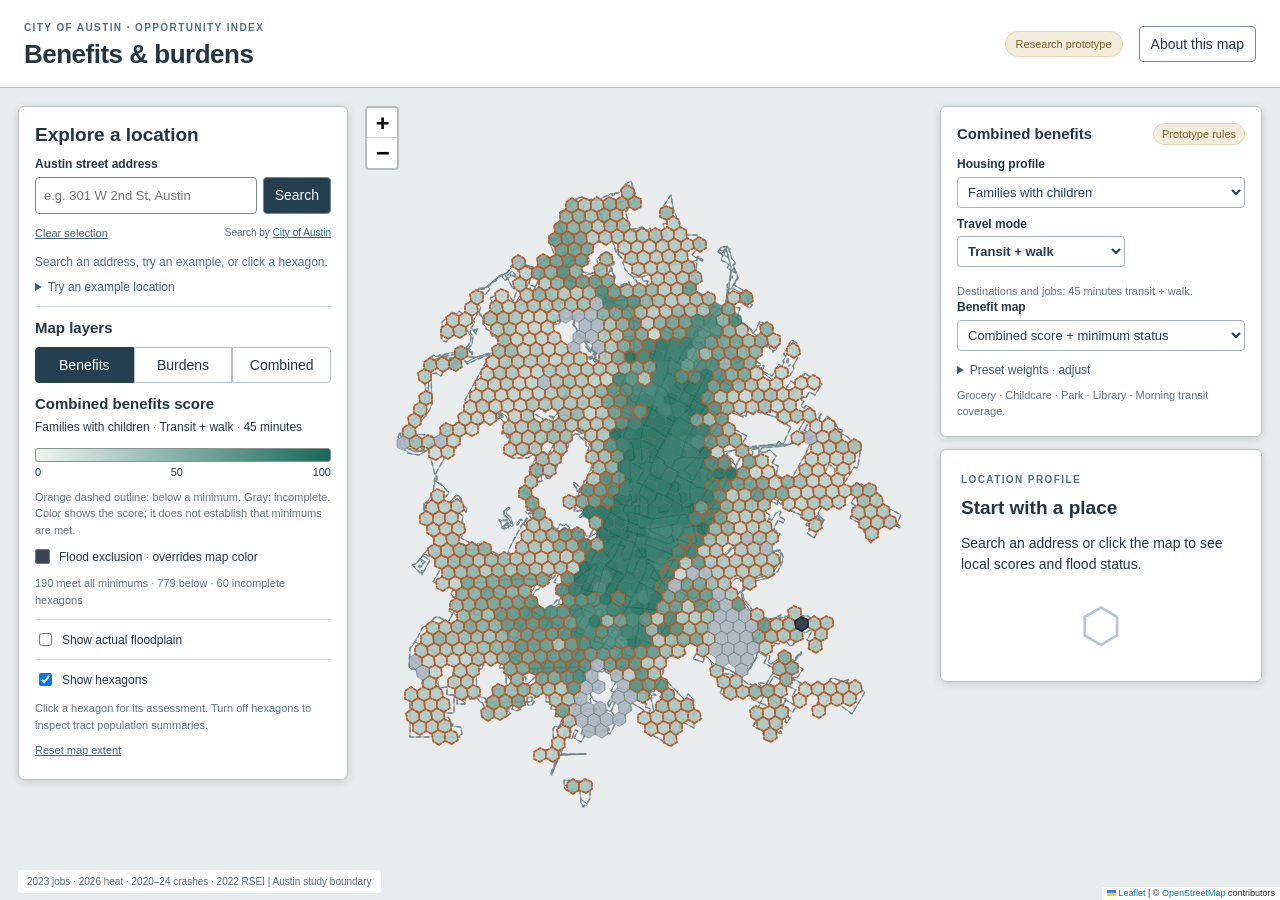
==== commit 26f7d284: "Show optional threshold flags on the combined hexagon map" ====
--- a/site/index.html
+++ b/site/index.html
@@ -2,7 +2,7 @@
 <html lang="en">
 <head>
   <meta charset="utf-8"><meta name="viewport" content="width=device-width,initial-scale=1">
-  <meta name="description" content="Explore Austin benefits, heat, air pollution, crashes, sidewalk gaps on major streets, and flood eligibility with neighborhood profiles.">
+  <meta name="description" content="Explore Austin benefits, heat, air pollution, crashes, sidewalk gaps on major streets, and flood eligibility with hexagon and census tract profiles.">
   <title>Austin Opportunity Index · Map prototype</title>
   <link rel="stylesheet" href="vendor/leaflet.css"><link rel="stylesheet" href="style.css">
   <script defer src="vendor/leaflet.js"></script><script defer src="vendor/h3-js.umd.js"></script>
@@ -26,6 +26,7 @@
           <div class="breakpoint"><label for="burden-cut">Burden breakpoint</label><output id="burden-cut-value" for="burden-cut"></output>
             <input type="range" id="burden-cut" min="0" max="100" step="0.01"></div>
           <button id="reset-cuts" type="button" class="text-button">Reset to medians</button>
+          <label class="sensitivity" id="threshold-control"><input type="checkbox" id="threshold-flags"> Show threshold flags</label>
         </div>
         <div id="burden-controls" hidden><div id="burden-measure-control"><label for="burden-measure">Burden measure</label><select id="burden-measure"><option value="combined">Combined burden score</option><option value="flags">Overall high-burden classification</option><option value="heat">Heat score</option><option value="industrial">Industrial-air score</option><option value="traffic">Traffic-exposure score</option><option value="crash">Crash score</option><option value="frontage">Sidewalk gaps on major streets</option><option value="heat_quality">Heat observation quality</option><option value="industrial_review">Industrial-air screening bands</option></select></div><details class="burden-sensitivities"><summary>Burden sensitivities</summary><label class="sensitivity"><input type="checkbox" id="street-sensitivity"> ¼-mile windows for crashes and sidewalk gaps (default: ½ mile)</label><label class="sensitivity"><input type="checkbox" id="traffic-sensitivity"> Traffic flag at 25% overlap (default: 50%)</label><p class="small">Traffic sensitivity changes component flags and overall classification, not scores. Weights remain fixed.</p></details></div><h3 id="legend-title">Combined benefits score</h3><p id="legend-rule"></p><div id="comparison-legend" hidden></div><div id="legend"></div><p id="map-count" class="small"></p></section>
       <label class="check"><input type="checkbox" id="floodplain-overlay"> Show actual floodplain</label><label class="check"><input type="checkbox" id="hex-mode" checked> Show hexagons</label><p class="small map-help" id="map-help">Click a hexagon for its assessment. Turn off hexagons to inspect tract population summaries.</p><button id="reset-view" class="text-button">Reset map extent</button>
@@ -53,18 +54,19 @@
   </main>
   <dialog id="about"><div class="dialog-header"><h2>About this prototype</h2><button id="about-close" aria-label="Close about dialog">×</button></div>
     <p>Combined benefits use everyday destinations, job access, and assigned elementary-school growth for family profiles. The weighted 0–100 score is shown separately from minimum status: meets all minimums, below minimum, or incomplete. A strong score cannot override a failed minimum. These are prototype rules, not adopted City standards.</p>
-    <h3>Comparing benefits and burdens</h3><p>The Combined view groups hexagons by their benefit and burden scores. Each breakpoint starts at the unweighted median of all available hexagon scores for that measure and the current settings. A score at or above its breakpoint is high. A hexagon needs both scores to receive a group. The legend counts all study hexagons, including those marked on the map as flood exclusions.</p><p>Move either breakpoint on the 0–100 score scale to explore a different split. A custom breakpoint stays fixed when you change settings. “Reset to medians” restores both medians for the current settings. Map groups use benefits at the hexagon’s routing origin. The location profile also reports benefit minimums, component burden flags and the flood check at the selected point.</p>
+    <h3>Comparing benefits and burdens</h3><p>The Combined view groups hexagons or census tracts by their benefit and burden scores. Each breakpoint starts at the median of the available scores for the displayed geography and current settings. A score at or above its breakpoint is high. The legend counts locations with both scores and lists the remaining locations as missing.</p><p>Move either breakpoint on the 0–100 score scale to explore a different split. A custom breakpoint stays fixed when you change settings. “Reset to medians” restores both medians for the current settings. Hexagon groups use benefits at the routing origin. Tract groups use the resident-weighted benefit and burden means, each with its own coverage. The location profile also reports benefit minimums, component burden flags and the flood check at the selected point.</p>
+    <p>Turn on “Show threshold flags” to outline hexagons with a confirmed benefit minimum miss or at least two high burden components. Select a hexagon to see which rules it triggers. A confirmed flag can appear even when another component is missing. The score sliders change the fill colors independently of these flags.</p>
     <h3>Combined benefits rules</h3><p>Both destinations and jobs use 15 minutes driving or 45 minutes transit/walking. Jobs earn linear credit up to 250,000 driving or 50,000 transit jobs; their minimum is half the target. The optional 30-minute driving job sensitivity uses a 1-million-job target and 500,000 minimum, while destinations retain 15 minutes. Education uses economically disadvantaged growth, with full credit at 70 and minimum 50; published small-sample scores are flagged and retained.</p><p>Destination full credit requires every basket type. Families and single adults require three of four types; older adults require five of six; adult PSH requires two of three. Older adults and single adults share groceries, pharmacies and urgent care/clinics. Older adults also use senior centers, libraries and parks. Single adults use community/social/recreation centers. Grocery access is required throughout. Family weights are equal thirds. Older adults and adult PSH use 75% destinations / 25% jobs; single adults use 40% / 60%. Adult PSH is provisional and excludes education; family-serving PSH needs an education assessment. The exploratory nine-type basket has no combined score.</p><p>Custom weights are normalized to 100%; they cannot remove required domains or minimums. Missing required input withholds the combined score, even with zero weight. Driving and transit assessments remain separate. Hexagon map scores use school assignments at routing origins; address profiles use the selected point. Tract scores average complete origin scores with resident overlap weights and report the resident shares meeting, falling below, and missing minimum assessments. Unknown population and uncovered areas are excluded and disclosed.</p>
     <h3>Benefits: job access</h3><p>Job access is scored using the targets and travel budgets above. The transit estimate uses median travel times across departures in the July 13, 2026, 7–8:59 a.m. window, using a June 25, 2026 routing/transit snapshot and 2023 LODES jobs. Wage groups are breakdowns of total jobs, not additional scores.</p>
     <h3>Benefits: assigned elementary school</h3><p>Family profiles show overall and economically disadvantaged academic growth at the elementary school assigned to the selected point. Austin, Round Rock, Pflugerville, Del Valle, Manor, Eanes, Leander, Hays and Lake Travis are included. Middle and high schools are excluded. The measure uses the districts’ currently published attendance locators for 2026–27 and TEA’s 2025–26 campus outcomes; older source-layer labels remain visible in each profile. Lake Travis uses approximate boundaries extracted from its currently linked georeferenced PDF, labeled effective 2023–24. Hays assignments reflect November 10, 2026; its January 2027 move-in exception is not yet applied. Transfers, specialized programs and school travel time are not scored. Missing scores and conflicting assignments stay unavailable. Coverage is tracked for represented residents and children under 18; child counts are population estimates, not enrollment.</p>
-    <h3>Combined burdens</h3><p>Heat contributes one third of the 0–100 score. Crashes, sidewalk gaps on major streets, industrial air and near-road traffic each contribute one sixth. Higher scores mean greater burden. The combined score requires all five components. Overall high burden requires at least two high components among heat, industrial air, near-road traffic, crashes, and sidewalk gaps on major streets. Classification is independent of the weighted score. Two known high components retain the overall high classification when another component is missing; fewer than two with missing data leave the assessment incomplete. A complete assessment with zero or one high component is below the overall high-burden threshold. Each individual high-component warning remains visible. Secondary industrial review and limited heat observations are separate badges. Maps use the 1,029 study hexagons; no tract-level composite is inferred.</p>
+    <h3>Combined burdens</h3><p>Heat contributes one third of the 0–100 score. Crashes, sidewalk gaps on major streets, industrial air and near-road traffic each contribute one sixth. Higher scores mean greater burden. The combined score requires all five components. Overall high burden requires at least two high components among heat, industrial air, near-road traffic, crashes, and sidewalk gaps on major streets. Classification is independent of the weighted score. Two known high components retain the overall high classification when another component is missing; fewer than two with missing data leave the assessment incomplete. A complete assessment with zero or one high component is below the overall high-burden threshold. Each individual high-component warning remains visible. Secondary industrial review and limited heat observations are separate badges. Turn off “Show hexagons” for census tract estimates. Each tract mean weights overlapping hexagons by their estimated residents. The combined mean uses hexagons with all five scores. Tract profiles show the share of represented residents with a complete score and the share in hexagons classified as high burden.</p>
     <h3>Burdens: heat</h3><p>Heat uses the relative percentile of 2026 daytime land-surface temperature across study hexagons, with a high-burden flag at the 90th percentile. Each date must observe at least half the hexagon’s land. Fewer than eight eligible dates receive a limited-observation flag; their scores are retained. Hot-pixel share at or above 120°F is context only. Surface temperature is not air temperature.</p>
     <h3>Burdens: crashes and sidewalk gaps on major streets</h3><p>Crash density and sidewalk gaps on major streets are measured within half-mile circles centered on hexagons and clipped to Austin. Crashes are unique fatal or serious-injury crashes in 2020–2024, annualized per observed square mile. The crash score rises linearly to 100 at 6.112 crashes per year per square mile; high burden starts at 4.277. These frozen local reference values are screening anchors, not safety standards or traveler risk rates.</p><p>The sidewalk gap score is the percentage of major-street length without a mapped sidewalk or parallel path, counting each side separately. A mile of road with a sidewalk on just one side scores 50%, the high-burden cutoff. Local residential streets are outside the measure. The City street network defines eligible roads, and the sidewalk inventory and existing urban trails identify facilities. Areas with no eligible major street, or with neither pedestrian inventory nor mapped coverage, have no score. The quarter-mile sensitivity uses the same rules.</p>
     <h3>Burdens: industrial air</h3><p>Industrial-air points rise linearly to 100 at RSEI ToxConc 622.7. High burden starts at 351.1; 100 to below 351.1 is a separate secondary-review band. Displayed thresholds are rounded; calculations use exact frozen values. EPA RSEI 2022, model v2.3.12, represents modeled TRI-related releases, not all pollution. This is screening, not a health-risk probability or safe-exposure threshold.</p>
     <h3>Burdens: near-road traffic</h3><p>The score is the percentage of the full hexagon within 300 meters of roads carrying more than 50,000 vehicles per day. Roads outside Austin contribute. High burden starts at 50% overlap; the optional 25% flag sensitivity changes component flags and overall classification, not scores. Distance from the H8 center to the nearest qualifying road is context, not an address measurement.</p><p id="traffic-source-note"></p>
-    <h3>What the geography means</h3><p>Tracts are clipped to the municipal boundary, including Dog’s Head. <span id="boundary-note">City of Austin full- and limited-purpose limits.</span> The extraterritorial jurisdiction (ETJ) is excluded. <a href="https://data.austintexas.gov/Locations-and-Maps/BOUNDARIES_jurisdictions/3pzb-6mbr" target="_blank" rel="noopener">Boundary source</a>. Daily destination scores use resident weights within the covered area. RSEI is area weighted from EPA’s native 810 m grid. Tract averages can hide local variation.</p><p>Address searches identify the containing H3 resolution 8 cell. Access is estimated from that cell’s origin, and RSEI is the mean over the full cell. These are neighborhood proxies, not parcel measurements. Available hexagons cover <span id="hex-coverage">the reported share</span> of the city area. Missing coverage stays unavailable. Tract lookup uses generalized Census boundaries and is approximate near edges.</p>
+    <h3>What the geography means</h3><p>Tracts are clipped to the municipal boundary, including Dog’s Head. <span id="boundary-note">City of Austin full- and limited-purpose limits.</span> The extraterritorial jurisdiction (ETJ) is excluded. <a href="https://data.austintexas.gov/Locations-and-Maps/BOUNDARIES_jurisdictions/3pzb-6mbr" target="_blank" rel="noopener">Boundary source</a>. Daily destination scores use resident weights within the covered area. RSEI is area weighted from EPA’s native 810 m grid. Tract averages can hide local variation.</p><p>Address searches identify the containing H3 resolution 8 cell. Access is estimated from that cell’s origin, and RSEI is the mean over the full cell. These estimates describe the hexagon containing the address. Available hexagons cover <span id="hex-coverage">the reported share</span> of the city area. Missing coverage stays unavailable. Tract lookup uses generalized Census boundaries and is approximate near edges.</p>
     <h3>Development eligibility: flood constraint</h3><p>The City of Austin fully developed floodplain is a separate hard constraint. A full hexagon entirely covered by the mapped floodplain is ineligible for development under this prototype rule. Partial overlap requires an address-level check: a selected point inside or on the boundary is ineligible, while a point outside is not excluded by this flood rule. Missing coverage remains unknown. Select “Show actual floodplain” in any map view to see the footprint. Dark outlines and fill mark fully excluded hexagons. Eligibility cannot be offset by benefit scores, custom weights, or low environmental burdens. This is a project eligibility rule, not a permit determination.</p><h3>Reading the flags</h3><p>Benefit scores are displayed separately from their required minimums. Burden scores are displayed separately from high-component warnings and data-quality flags. Benefits and burdens remain separate; there is no net benefits-minus-burdens score. Flood eligibility is a separate constraint. Missing values remain unavailable. A low burden score or absence of a warning does not establish safety. Classifications use unrounded values.</p>
-    <h3>Data &amp; methods</h3><p><a href="assets/combined-burdens.json" download>Combined burden inputs, flags and rules (JSON)</a> · <a href="assets/combined-benefits.json" download>Combined benefits inputs and rules (JSON)</a> · <a href="assets/hexagons.json" download>Hexagon values (JSON)</a> · <a href="assets/tracts.geojson" download>Tract map (GeoJSON)</a> · <a href="assets/metadata.json" download>Snapshot metadata</a> · <a href="assets/flood-eligibility.json" download>Flood eligibility and source metadata</a></p><p><a href="https://github.com/aakarner/atx-opportunity-index">Source code and pipeline</a> · <a href="https://www.epa.gov/rsei/rsei-data-dictionary-aggregated-grid-cell-geographic-microdata">EPA data dictionary</a> · <a href="https://aakarner.github.io/coa-displacement-ews/">Austin displacement map</a></p><p class="small">Search text is sent to the City of Austin locator when you submit. The site does not save searches. Basemap tiles are provided by CARTO and OpenStreetMap. No account is required.</p>
+    <h3>Data &amp; methods</h3><p><a href="assets/combined-burdens.json" download>Hexagon and tract burden estimates, flags and rules (JSON)</a> · <a href="assets/combined-benefits.json" download>Combined benefits inputs and rules (JSON)</a> · <a href="assets/hexagons.json" download>Hexagon values (JSON)</a> · <a href="assets/tracts.geojson" download>Tract map (GeoJSON)</a> · <a href="assets/metadata.json" download>Snapshot metadata</a> · <a href="assets/flood-eligibility.json" download>Flood eligibility and source metadata</a></p><p><a href="https://github.com/aakarner/atx-opportunity-index">Source code and pipeline</a> · <a href="https://www.epa.gov/rsei/rsei-data-dictionary-aggregated-grid-cell-geographic-microdata">EPA data dictionary</a> · <a href="https://aakarner.github.io/coa-displacement-ews/">Austin displacement map</a></p><p class="small">Search text is sent to the City of Austin locator when you submit. The site does not save searches. Basemap tiles are provided by CARTO and OpenStreetMap. No account is required.</p>
   </dialog>
   <noscript><div class="fatal">Enable JavaScript to use this map. Data downloads remain available in the <a href="assets/hexagons.json">hexagon dataset</a>.</div></noscript>
 </body></html>
--- a/site/style.css
+++ b/site/style.css
@@ -51,3 +51,9 @@
 #comparison-legend tbody tr {border-top:1px solid var(--line)}
 #comparison-legend td .swatch {display:inline-block;vertical-align:middle;margin-right:5px}
 .comparison-result {display:flex;gap:8px;align-items:center;margin:8px 0}
+.swatch.threshold-swatch {border:2px dashed #29222f;background:transparent}
+.threshold-reasons {padding-left:1.25rem;font-size:12px;line-height:1.5}
+
+.tract-burden-table {width:100%;border-collapse:collapse;font-size:12px;font-variant-numeric:tabular-nums}
+.tract-burden-table :is(th,td) {padding:5px 3px;border-bottom:1px solid var(--line);text-align:right}
+.tract-burden-table th:first-child {text-align:left}
